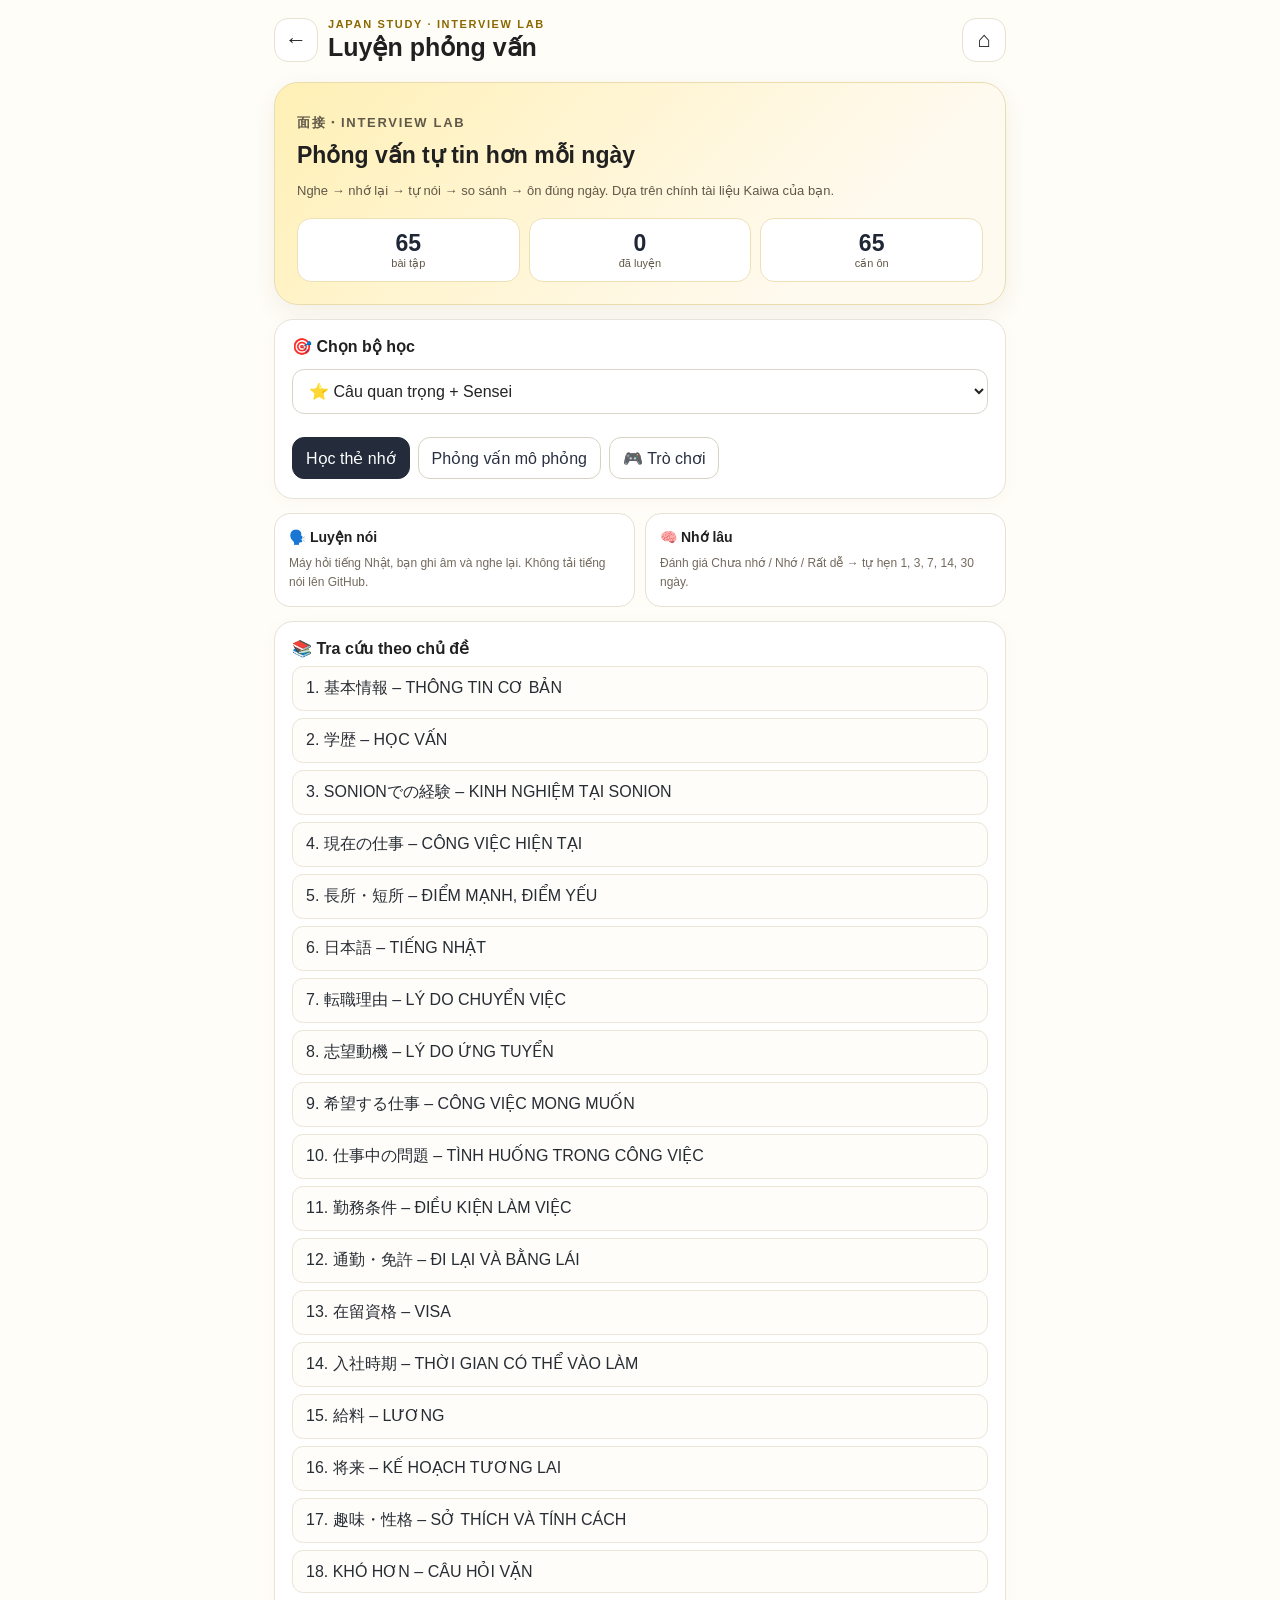
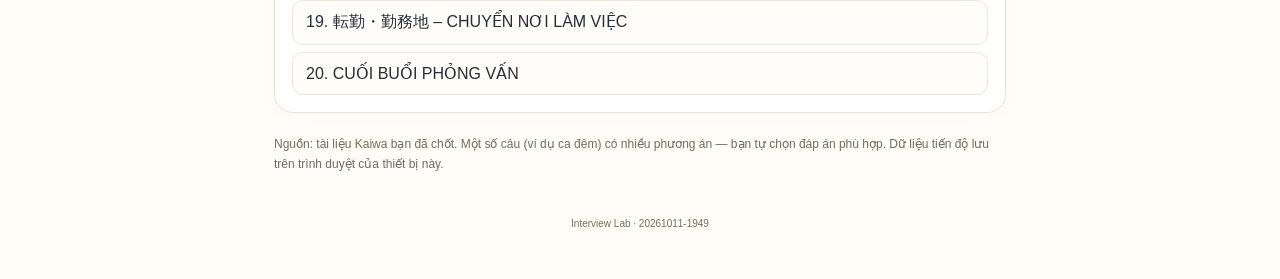
==== interview.html @ ac4cb11f "fix(interview): standalone learning page to bypass stale single-page app cache" ====
<!doctype html>
<html lang="vi">
<head>
  <meta charset="utf-8">
  <meta name="viewport" content="width=device-width,initial-scale=1,viewport-fit=cover">
  <meta name="color-scheme" content="light">
  <meta name="theme-color" content="#f4c63d">
  <title>Luyện phỏng vấn · Japan Study</title>
  <link rel="stylesheet" href="./styles.css?v=20261011-1949">
  <link rel="stylesheet" href="./interview-trainer.css?v=20261011-1949">
  <style>
    .interview-standalone .iv-root { padding-top: 8px }
    .interview-standalone .topbar { grid-template-columns:44px 1fr 44px }
    .interview-standalone .topbar .icon-btn { display:inline-flex;align-items:center;justify-content:center;text-decoration:none;font-size:22px }
    .interview-standalone .back-link { text-decoration:none;color:#202020 }
    .interview-standalone .app-shell { padding-bottom:30px }
    .interview-standalone .version-tag {font-size:10px;color:#766e5e;text-align:center;margin:20px 0}
  </style>
</head>
<body class="interview-standalone">
  <div class="app-shell">
    <header class="topbar">
      <a class="icon-btn back-link" href="./index.html?v=20261011-1949" aria-label="Quay lại Japan Study">←</a>
      <div class="brand"><p class="eyebrow">JAPAN STUDY · INTERVIEW LAB</p><h1 id="pageTitle">Luyện phỏng vấn</h1></div>
      <a class="icon-btn back-link" href="./index.html?v=20261011-1949" title="Trang chính" aria-label="Trang chính">⌂</a>
    </header>
    <main id="appMain" aria-live="polite"><div class="notice"><div>📚</div><div><strong>Đang mở bộ câu hỏi Kaiwa…</strong><p>Nếu màn hình không thay đổi, hãy tải lại trang một lần.</p></div></div></main>
    <div class="version-tag">Interview Lab · 20261011-1949</div>
  </div>
  <script src="./interview-bank.js?v=20261011-1949"></script>
  <script src="./interview-trainer.js?v=20261011-1949"></script>
  <script>
    if (typeof window.renderInterviewTrainer === 'function') {
      window.renderInterviewTrainer();
    } else {
      document.querySelector('#appMain').innerHTML =
        '<section class="notice"><div>⚠️</div><div><strong>Không tải được bài luyện.</strong><p>Hãy thử tải lại trang hoặc mở trong Chrome. Nếu vẫn lỗi, gửi ảnh màn hình cho ChatGPT.</p></div></section>';
    }
  </script>
</body>
</html>
---- styles.css ----
:root{
  color-scheme:only light;
  --paper:#fffdf7;
  --card:#ffffff;
  --ink:#202020;
  --muted:#6b665c;
  --line:#e9e2d3;
  --yellow:#f4c63d;
  --yellow-soft:#fff3b8;
  --yellow-pale:#fff8dc;
  --green:#2e9b71;
  --red:#d95850;
  --blue:#4776d0;
  --purple:#7763c4;
  --shadow:0 8px 24px rgba(67,52,12,.07);
}
*{box-sizing:border-box}
html,body{margin:0;background:var(--paper)!important;color:var(--ink)!important;font-family:Inter,ui-sans-serif,-apple-system,BlinkMacSystemFont,"Segoe UI","Noto Sans JP",Meiryo,sans-serif}
button,input,select,textarea{font:inherit}
button{cursor:pointer}
.app-shell{max-width:760px;margin:0 auto;min-height:100vh;padding:0 14px 92px;background:var(--paper)!important;color:var(--ink)!important}
.topbar{display:grid;grid-template-columns:44px 1fr 44px;gap:10px;align-items:center;padding:18px 0 12px}
.brand{min-width:0}
.eyebrow,.section-kicker{margin:0;color:#8b6900!important;font-size:11px;font-weight:900;letter-spacing:.15em}
h1{font-size:25px;line-height:1.15;margin:3px 0 0;color:var(--ink)!important}
h2,h3,p{color:inherit}
.icon-btn{width:44px;height:44px;border:1px solid var(--line);border-radius:14px;background:#fff!important;color:#202020!important;font-weight:900}
.hidden{visibility:hidden}
.hero{background:#ffe78a!important;color:#241f0a!important;border:1px solid #e8c84b;border-radius:26px;padding:18px;box-shadow:var(--shadow)}
.hero-grid{display:grid;grid-template-columns:1fr auto;gap:14px;align-items:start}
.hero strong{font-size:20px;line-height:1.3}
.hero p{margin:7px 0 0;color:#67581f!important;font-size:14px;line-height:1.55}
.hero-stat{background:#fffdf7!important;color:#202020!important;border:1px solid #ead36f;border-radius:18px;padding:11px 12px;text-align:center;min-width:82px}
.hero-stat b{display:block;font-size:24px}
.hero-stat span{font-size:11px;color:#6b665c!important}
.section-head{display:flex;justify-content:space-between;align-items:end;gap:12px;margin:24px 1px 11px;color:#202020!important}
.section-head h2{margin:3px 0 0;font-size:20px}
.text-btn{border:0;background:transparent;color:#7d5e00!important;font-weight:900;padding:7px}
.module-grid{display:grid;grid-template-columns:1fr 1fr;gap:11px}
.module-card{border:1px solid var(--line);background:#fff!important;color:#202020!important;border-radius:21px;padding:16px;text-align:left;min-height:138px;box-shadow:var(--shadow);display:flex;flex-direction:column;justify-content:space-between}
.module-card.wide{grid-column:1/-1;min-height:128px;background:#fff8dc!important}
.module-icon{width:44px;height:44px;border-radius:14px;background:#fff2b6!important;color:#1f1f1f!important;display:flex;align-items:center;justify-content:center;font-size:21px}
.module-card h3{margin:13px 0 4px;font-size:16px;color:#202020!important}
.module-card p{margin:0;color:#6b665c!important;font-size:12px;line-height:1.45}
.module-meta{display:flex;justify-content:space-between;align-items:center;margin-top:12px;color:#716b61!important;font-size:11px}
.chev{font-size:20px;color:#7e6400!important}
.notice{display:flex;gap:10px;background:#fff8dc!important;color:#202020!important;border:1px solid #ead47c;border-radius:18px;padding:13px;margin-top:14px}
.notice p{margin:2px 0 0;color:#6b5b28!important;font-size:12px;line-height:1.5}
.timeline{display:grid;gap:10px}
.day-card{background:#fff!important;color:#202020!important;border:1px solid var(--line);border-radius:20px;padding:15px}
.day-head{display:flex;justify-content:space-between;align-items:center;gap:10px;margin-bottom:11px}
.day-title{font-weight:900}
.date-pill{background:#fff2b8!important;color:#684f00!important;border-radius:999px;padding:5px 9px;font-size:11px;font-weight:900}
.schedule-item{display:grid;grid-template-columns:62px 1fr;gap:12px;padding:10px 0;border-top:1px solid #f0ece3}
.schedule-item:first-of-type{border-top:0}
.schedule-time{font-weight:900;font-size:13px;color:#202020!important}
.schedule-body strong{display:block;font-size:14px;color:#202020!important}
.schedule-body p{margin:3px 0 0;font-size:12px;color:#6b665c!important;line-height:1.45}
.type-chip{display:inline-flex;margin-top:6px;border-radius:999px;padding:4px 8px;font-size:10px;font-weight:900}
.type-class{background:#e8efff!important;color:#315aa8!important}
.type-study{background:#fff0b6!important;color:#6d5200!important}
.type-review{background:#ddf3e8!important;color:#23664a!important}
.level-tabs{display:flex;gap:8px;background:#f4f1e8!important;padding:5px;border-radius:15px;margin-bottom:15px}
.level-tab{flex:1;border:0;border-radius:11px;padding:10px;background:transparent!important;color:#6b665c!important;font-weight:900}
.level-tab.active{background:#202020!important;color:#fff!important}
.category-list{display:grid;gap:10px}
.category-card{background:#fff!important;color:#202020!important;border:1px solid var(--line);border-radius:19px;padding:15px;display:grid;grid-template-columns:46px 1fr auto;gap:12px;align-items:center}
.category-icon{width:46px;height:46px;border-radius:14px;background:#fff3bd!important;color:#202020!important;display:flex;align-items:center;justify-content:center;font-weight:900}
.category-card strong{color:#202020!important}
.category-card p{margin:3px 0 0;font-size:12px;color:#6b665c!important}
.progress-bar{height:8px;background:#f0ede5!important;border-radius:999px;overflow:hidden;margin-top:8px}
.progress-bar span{display:block;height:100%;background:#f4c63d!important;border-radius:999px}
.lesson-list{display:grid;gap:10px}
.lesson-card{background:#fff!important;color:#202020!important;border:1px solid var(--line);border-radius:20px;padding:15px}
.lesson-card h3{margin:0;font-size:16px;color:#202020!important}
.lesson-card p{margin:4px 0 0;color:#6b665c!important;font-size:12px}
.lesson-tags{display:flex;flex-wrap:wrap;gap:6px;margin-top:11px}
.lesson-tag{background:#f3f0e8!important;color:#504c44!important;border-radius:999px;padding:5px 8px;font-size:10px;font-weight:800}
.detail-block{background:#fff!important;color:#202020!important;border:1px solid var(--line);border-radius:19px;padding:15px;margin-bottom:11px}
.detail-block h3{margin:0 0 8px;font-size:15px}
.detail-block p,.detail-block li{font-size:13px;color:#5f5a52!important;line-height:1.55}
.quick-list{margin:0;padding-left:18px}
.bottom-nav{position:fixed;left:50%;transform:translateX(-50%);bottom:0;width:min(760px,100%);display:grid;grid-template-columns:repeat(4,1fr);background:rgba(255,253,247,.98)!important;border-top:1px solid var(--line);padding:8px 12px calc(8px + env(safe-area-inset-bottom));z-index:20}
.nav-btn{border:0;background:transparent!important;color:#777166!important;padding:7px 4px;border-radius:12px;display:flex;flex-direction:column;align-items:center;gap:2px}
.nav-btn span{font-size:20px}
.nav-btn small{font-size:10px}
.nav-btn.active{background:#fff1b6!important;color:#5e4900!important}
dialog{border:0;border-radius:24px;padding:0;width:min(540px,calc(100% - 28px));box-shadow:0 24px 80px rgba(0,0,0,.22)}
dialog::backdrop{background:rgba(30,27,18,.4)}
.dialog-card{padding:18px;background:#fffdf8!important;color:#202020!important}
.dialog-head{display:flex;justify-content:space-between;align-items:flex-start;margin-bottom:12px}
.setting-row{display:flex;justify-content:space-between;gap:16px;padding:14px 0;border-top:1px solid var(--line);color:#202020!important}
.setting-row strong{color:#202020!important}
.setting-row p{margin:4px 0 0;font-size:12px;color:#6b665c!important;line-height:1.45}
.status-chip{align-self:flex-start;white-space:nowrap;border-radius:999px;padding:5px 8px;font-size:10px;font-weight:900}
.status-chip.pending{background:#fff0b6!important;color:#6b5200!important}
.empty{background:#fff!important;color:#202020!important;border:1px dashed #ddd4bd;border-radius:20px;padding:22px;text-align:center}
.empty p{color:#6b665c!important;font-size:13px}
@media(max-width:560px){
  .module-grid{grid-template-columns:1fr}
  .module-card.wide{grid-column:auto}
  .hero-grid{grid-template-columns:1fr}
  .hero-stat{display:flex;gap:8px;align-items:baseline;justify-content:flex-start}
}

.type-busy{background:#f0eee8!important;color:#5f5a52!important}
.free-hint{margin-top:11px;padding-top:10px;border-top:1px dashed #e6dfcf;color:#6b665c!important;font-size:11px;line-height:1.45}
.free-hint strong{color:#202020!important}
.sync-line{margin:0 2px 12px;color:#6b665c!important;font-size:12px}
.sync-line strong{color:#202020!important}

.status-chip.synced{background:#ddf3e8!important;color:#23664a!important}
.day-note{margin-top:11px;padding:10px 11px;border-radius:12px;background:#fff8dc!important;color:#645625!important;font-size:12px;line-height:1.5}
.day-note strong{color:#202020!important}
.day-conflict{border-color:#e9aaa4!important}
.conflict-banner{margin-bottom:10px;padding:9px 10px;border-radius:11px;background:#ffe2df!important;color:#8d332e!important;font-size:12px;font-weight:800}
---- interview-trainer.css ----
/* Interview Lab — isolated styles, safe for existing modules */
.iv-root{display:grid;gap:14px;padding-bottom:24px}
.iv-root button,.iv-root select{font:inherit}
.iv-hero{padding:22px;border-radius:24px;background:linear-gradient(135deg,#fff0b5,#fffaf0 78%);border:1px solid #e9dcae;box-shadow:var(--shadow)}
.iv-kicker{margin:0 0 7px;font-size:11px;font-weight:900;letter-spacing:.13em;color:#86630d}
.iv-title{margin:0 0 9px;font-size:23px;line-height:1.3}
.iv-hero p{font-size:13px;line-height:1.7;color:#605848;margin:7px 0}
.iv-stats{display:grid;grid-template-columns:repeat(3,minmax(0,1fr));gap:9px;margin-top:16px}
.iv-stats span{background:#fff;border:1px solid #eee0b5;border-radius:14px;text-align:center;padding:11px 3px;font-size:11px;color:#605848}
.iv-stats b{display:block;font-size:23px;color:#1f2736}
.iv-panel{background:#fff;border:1px solid #e7e3d9;border-radius:19px;padding:17px;box-shadow:0 3px 16px #4c472a09;min-width:0}
.iv-panel h3{font-size:16px;margin:0 0 8px}
.iv-panel p{line-height:1.65}
.iv-panel select{width:100%;border-radius:12px;padding:12px;border:1px solid #d9d5c9;background:#fff;color:#232323;margin:5px 0 13px}
.iv-actions{display:flex;gap:8px;flex-wrap:wrap;margin:10px 0 2px}
.iv-btn{padding:10px 13px;min-height:42px;border-radius:12px;background:#fff;border:1px solid #d7d2c4;font-size:13px;font-weight:750;text-align:center;color:#283042;white-space:normal;line-height:1.4}
.iv-btn.primary{background:#242c3b;border-color:#242c3b;color:white}
.iv-btn.soft{background:#fff5d9;border-color:#f2d46b;color:#6d5100}
.iv-btn.selected{background:#fff1ba;border-color:#dda400}
.iv-btn.danger{background:#fff0ec;border-color:#cc4b46;color:#992e29}
.iv-grid{display:grid;grid-template-columns:1fr 1fr;gap:10px}
.iv-mini{background:#fff;border-radius:16px;border:1px solid #e8e1d4;padding:14px}
.iv-mini strong{font-size:14px}
.iv-mini p,.iv-fine{font-size:12px;color:#736a5e;line-height:1.6;margin:8px 0 0}
.iv-topic-list{display:grid;gap:7px}
.iv-topic{text-align:left;padding:11px 13px;border-radius:11px;border:1px solid #ece5d8;background:#fffdfa;color:#272d34;font-size:12px;font-weight:700}
.iv-top{display:flex;justify-content:space-between;align-items:center;font-size:12px;color:#766c5c}
.iv-top .iv-btn{min-height:35px;padding:6px 10px}
.iv-progress{background:#eeeae0;border-radius:20px;height:7px;overflow:hidden}
.iv-progress>div{height:100%;background:#e1b423}
.iv-question{background:#fff8e7}
.iv-question h2{font-size:23px;line-height:1.55;margin:6px 0}
.iv-muted{font-size:12px;color:#716c63}
.iv-japanese{font-size:19px;line-height:1.9;font-weight:700;color:#263044;overflow-wrap:anywhere;white-space:pre-wrap}
.iv-answer{margin-top:13px;padding:15px;border-left:4px solid #d6b64d;border-radius:8px;background:#fcfaf3}
.iv-reading{font-size:15px;line-height:1.8;color:#4c647b;overflow-wrap:anywhere}
.iv-vietnamese{font-size:13px;color:#625d55;line-height:1.75}
.iv-label{display:block;margin-top:12px;color:#5a5a5a;font-size:12px;font-weight:700}
.iv-opt{display:flex;flex-wrap:wrap;gap:6px;margin-top:8px}
.iv-opt .iv-btn{font-size:11px;min-height:35px}
.iv-extra{border-top:1px solid #ece6d8;margin-top:12px;padding-top:8px;font-size:12px}
.iv-extra summary{cursor:pointer;font-weight:750;color:#67552d}
.iv-assess{display:flex;gap:8px;flex-wrap:wrap;margin-top:15px}
.iv-assess .iv-btn{flex:1 1 80px}
.iv-nav{justify-content:space-between}
.iv-audio{display:block;width:100%;margin-top:11px}
.iv-game-options{display:grid;gap:10px}
.iv-option{width:100%;text-align:left;min-height:64px;line-height:1.65;background:#fff;border-radius:14px}
.iv-option.right{background:#dcf5e8;border-color:#1c9567}
.iv-option.wrong{background:#ffebeb;border-color:#d46a63}
.iv-root button:focus-visible,.iv-root select:focus-visible{outline:3px solid #dfa900;outline-offset:2px}
@media(max-width:420px){.iv-grid{grid-template-columns:1fr}.iv-hero{padding:17px}.iv-panel{padding:14px}.iv-question h2{font-size:20px}.iv-japanese{font-size:17px}}
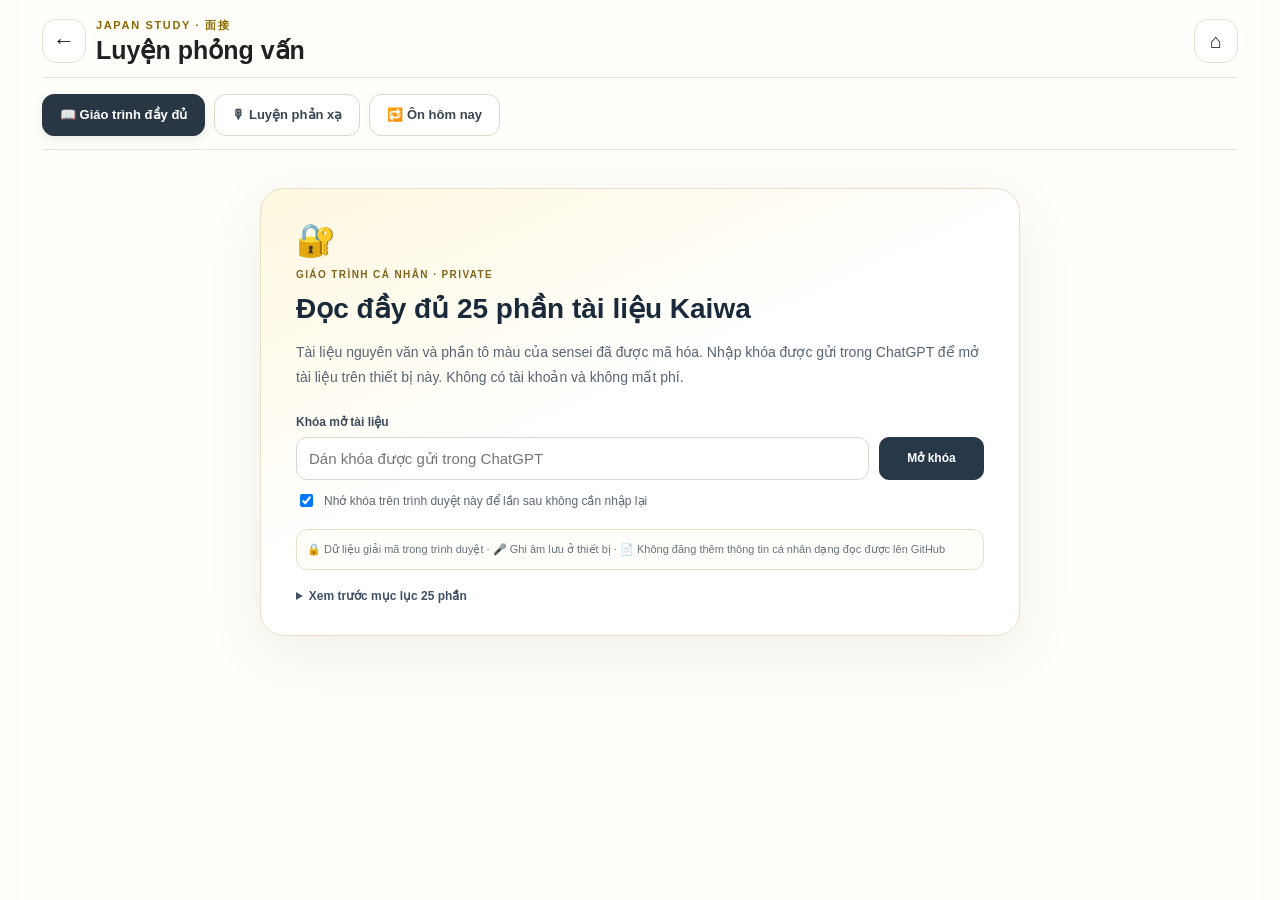
==== commit 94a714b4: "feat: make complete 25-chapter book the default interview learning experience" ====
--- a/interview.html
+++ b/interview.html
@@ -1,41 +1,33 @@
 <!doctype html>
 <html lang="vi">
 <head>
-  <meta charset="utf-8">
-  <meta name="viewport" content="width=device-width,initial-scale=1,viewport-fit=cover">
-  <meta name="color-scheme" content="light">
-  <meta name="theme-color" content="#f4c63d">
-  <title>Luyện phỏng vấn · Japan Study</title>
-  <link rel="stylesheet" href="./styles.css?v=20261011-1949">
-  <link rel="stylesheet" href="./interview-trainer.css?v=20261011-1949">
-  <style>
-    .interview-standalone .iv-root { padding-top: 8px }
-    .interview-standalone .topbar { grid-template-columns:44px 1fr 44px }
-    .interview-standalone .topbar .icon-btn { display:inline-flex;align-items:center;justify-content:center;text-decoration:none;font-size:22px }
-    .interview-standalone .back-link { text-decoration:none;color:#202020 }
-    .interview-standalone .app-shell { padding-bottom:30px }
-    .interview-standalone .version-tag {font-size:10px;color:#766e5e;text-align:center;margin:20px 0}
-  </style>
+<meta charset="utf-8">
+<meta name="viewport" content="width=device-width,initial-scale=1,viewport-fit=cover">
+<meta name="theme-color" content="#f4c63d">
+<meta name="color-scheme" content="light">
+<title>Giáo trình Kaiwa phỏng vấn · Japan Study</title>
+<link rel="stylesheet" href="./styles.css?v=20261011-book3">
+<link rel="stylesheet" href="./interview-trainer.css?v=20261011-book3">
+<link rel="stylesheet" href="./interview-book.css?v=20261011-book3">
 </head>
-<body class="interview-standalone">
-  <div class="app-shell">
-    <header class="topbar">
-      <a class="icon-btn back-link" href="./index.html?v=20261011-1949" aria-label="Quay lại Japan Study">←</a>
-      <div class="brand"><p class="eyebrow">JAPAN STUDY · INTERVIEW LAB</p><h1 id="pageTitle">Luyện phỏng vấn</h1></div>
-      <a class="icon-btn back-link" href="./index.html?v=20261011-1949" title="Trang chính" aria-label="Trang chính">⌂</a>
-    </header>
-    <main id="appMain" aria-live="polite"><div class="notice"><div>📚</div><div><strong>Đang mở bộ câu hỏi Kaiwa…</strong><p>Nếu màn hình không thay đổi, hãy tải lại trang một lần.</p></div></div></main>
-    <div class="version-tag">Interview Lab · 20261011-1949</div>
-  </div>
-  <script src="./interview-bank.js?v=20261011-1949"></script>
-  <script src="./interview-trainer.js?v=20261011-1949"></script>
-  <script>
-    if (typeof window.renderInterviewTrainer === 'function') {
-      window.renderInterviewTrainer();
-    } else {
-      document.querySelector('#appMain').innerHTML =
-        '<section class="notice"><div>⚠️</div><div><strong>Không tải được bài luyện.</strong><p>Hãy thử tải lại trang hoặc mở trong Chrome. Nếu vẫn lỗi, gửi ảnh màn hình cho ChatGPT.</p></div></section>';
-    }
-  </script>
-</body>
-</html>+<body>
+<div class="app-shell ib-shell">
+ <header class="topbar">
+  <a class="icon-btn" href="./index.html?v=20261011-book3" style="display:flex;align-items:center;justify-content:center;text-decoration:none;color:#243748;font-size:22px" aria-label="Về trang chủ">←</a>
+  <div class="brand"><p class="eyebrow">JAPAN STUDY · 面接</p><h1 id="pageTitle">Luyện phỏng vấn</h1></div>
+  <a class="icon-btn" href="./index.html?v=20261011-book3" style="display:flex;align-items:center;justify-content:center;text-decoration:none;color:#243748;font-size:20px" aria-label="Trang chủ">⌂</a>
+ </header>
+ <nav class="ib-global-tabs" aria-label="Chế độ học">
+  <button type="button" data-ib-tab="book" class="active">📖 Giáo trình đầy đủ</button>
+  <button type="button" data-ib-tab="practice">🎙 Luyện phản xạ</button>
+  <button type="button" data-ib-tab="review">🔁 Ôn hôm nay</button>
+ </nav>
+ <main id="appMain" aria-live="polite">
+  <div class="notice">Đang tải giáo trình Kaiwa…</div>
+ </main>
+</div>
+<script src="./interview-nacl.min.js?v=20261011-book3"></script>
+<script src="./interview-private-vault.js?v=20261011-book3"></script>
+<script src="./interview-trainer.js?v=20261011-book3"></script>
+<script src="./interview-book.js?v=20261011-book3"></script>
+</body></html>
--- a/interview-book.css
+++ b/interview-book.css
@@ -0,0 +1,127 @@
+
+/* Kaiwa Full Book — responsive, scoped to interview.html */
+:root {--ib-paper:#fffefa;--ib-border:#e7e3d9;--ib-dark:#1b2a3b;--ib-accent:#eabf40;--ib-muted:#687381;--ib-teal:#0d7785}
+.ib-shell{max-width:1240px!important;padding:0 22px 50px!important;background:#fffefa!important}
+.ib-shell .topbar{border-bottom:1px solid var(--ib-border);margin-bottom:16px}
+.ib-global-tabs{display:flex;align-items:center;gap:9px;flex-wrap:wrap;border-bottom:1px solid var(--ib-border);padding-bottom:13px;margin-bottom:18px}
+.ib-global-tabs button{border:1px solid #ded7c7;background:#fff;border-radius:12px;padding:10px 17px;min-height:42px;font-size:13px;color:#3a4752;font-weight:800}
+.ib-global-tabs button.active{background:#293644;color:#fff;border-color:#293644;box-shadow:0 4px 12px #24334918}
+.ib-shell .iv-root{max-width:950px;margin:0 auto}
+.ib-app{color:var(--ib-dark)}
+.ib-eyebrow{color:#80631f!important;font-size:10px!important;letter-spacing:.14em;font-weight:900;margin:0 0 8px}
+.ib-control{display:inline-flex;gap:5px;align-items:center;justify-content:center;background:#fff;border:1px solid #dedbd3;color:#344050;border-radius:10px;min-height:37px;padding:7px 11px;font-size:12px;font-weight:750;line-height:1.4;cursor:pointer;vertical-align:middle;white-space:normal}
+.ib-control:hover{background:#fff7df}
+.ib-control.primary{background:#273848;color:#fff;border-color:#273848}
+.ib-control.primary:hover{background:#395366}
+.ib-control.selected{background:#fff1b6;border-color:#d5a51f;color:#533f13}
+.ib-control.danger{background:#ffe3df;border-color:#bb5550;color:#86251f}
+.ib-control:focus-visible,.ib-lock input:focus-visible,.ib-search input:focus-visible,.ib-rate-select select:focus-visible{outline:3px solid #e4ba3e;outline-offset:2px}
+.ib-lock{border:1px solid #e6dfc9;border-radius:24px;background:linear-gradient(155deg,#fff8df,#fff 48%);max-width:760px;margin:38px auto;padding:32px 35px;box-shadow:0 18px 60px #32301c13}
+.ib-lock-icon{font-size:32px;margin-bottom:7px}
+.ib-lock h2{font-size:28px;line-height:1.25;margin:3px 0 12px;color:var(--ib-dark)}
+.ib-lock p{color:#576473;line-height:1.75;font-size:14px}
+.ib-field{font-size:12px;font-weight:900;display:block;margin:26px 0 8px;color:#3d4b5a}
+.ib-unlock-form{display:flex;gap:10px}
+.ib-unlock-form input{flex:1;min-width:0;border:1px solid #d9d8d0;border-radius:11px;font-size:15px;padding:12px}
+.ib-unlock-form .ib-control{min-width:105px}
+.ib-check{display:flex;align-items:start;gap:8px;font-size:12px;color:#5d6772;margin:12px 0 0;line-height:1.5}
+.ib-check input{margin-top:2px}
+.ib-lock-notes{font-size:11px;color:#67737e;margin:19px 0;line-height:1.7;border:1px solid #e7e1cb;background:#fffefa;border-radius:11px;padding:10px}
+.ib-error{background:#fff0f0;color:#922c2c!important;padding:10px;border-radius:10px;font-weight:750}
+.ib-outline{margin-top:15px}
+.ib-outline summary{font-size:12px;font-weight:800;cursor:pointer;color:#405165}
+.ib-outline>div{font-size:12px;padding:9px 0;border-bottom:1px solid #eee8dc;color:#465463}
+.ib-topline{display:flex;justify-content:space-between;align-items:flex-start;gap:20px;padding:12px 3px 17px}
+.ib-topline h2{font-size:23px;margin:0 0 8px;line-height:1.3}
+.ib-topline p{font-size:13px;line-height:1.6;margin:0;color:#737781}
+.ib-summary{background:#fff6d7;border:1px solid #efdb9c;border-radius:14px;padding:13px 17px;text-align:center;min-width:102px}
+.ib-summary b{display:block;font-size:23px;color:#343332}
+.ib-summary small{font-size:10px;color:#736c57}
+.ib-daily{background:#f9f4e9;border:1px solid #e9dfc8;border-radius:16px;padding:11px 15px;display:flex;align-items:center;gap:10px;flex-wrap:wrap;font-size:12px;margin-bottom:18px}
+.ib-daily strong{font-size:13px;color:#2d3b4e}
+.ib-daily span{flex:1;min-width:200px;color:#5d6774}
+.ib-daily .ib-control{min-height:33px}
+.ib-layout{display:grid;grid-template-columns:284px minmax(0,1fr);gap:21px;align-items:start}
+.ib-sidebar{position:sticky;top:8px;background:#fff;border:1px solid var(--ib-border);border-radius:18px;padding:13px;max-height:calc(100vh - 24px);overflow-y:auto;scrollbar-width:thin}
+.ib-side-title{display:flex;flex-direction:column;gap:4px;margin:3px 5px 14px}
+.ib-side-title strong{font-size:12px;letter-spacing:.03em}
+.ib-side-title small{font-size:11px;color:#718091}
+.ib-search{display:flex;align-items:center;gap:8px;border:1px solid #dfdbd0;border-radius:10px;padding:0 10px;margin-bottom:12px;color:#798392}
+.ib-search input{border:0!important;outline:0!important;min-width:0;width:100%;font-size:12px;padding:11px 0;background:transparent;color:#2b3540}
+.ib-toc-list{display:grid;gap:5px}
+.ib-chapter-link{width:100%;text-align:left;display:grid;grid-template-columns:26px minmax(0,1fr) 25px;gap:8px;align-items:center;border:1px solid transparent;background:#fff;border-radius:10px;padding:9px 7px;color:#44505e;font-size:11px;line-height:1.45}
+.ib-chapter-link:hover{background:#f8f7f2}
+.ib-chapter-link.active{background:#fff3c7;color:#39301b;border-color:#ebd17b;font-weight:800}
+.ib-chapter-link[hidden]{display:none!important}
+.ib-numeric{font-size:10px;font-weight:900;color:#8a795c}
+.ib-toc-count{font-size:9px;color:#a39b8b;text-align:right}
+.ib-main{min-width:0}
+.ib-chapter-head{background:linear-gradient(120deg,#fff6d9,#fffcf2);border:1px solid #e9dcae;border-radius:20px;padding:21px 23px 17px;margin-bottom:13px}
+.ib-chapter-head h2{font-size:21px;margin:0 0 8px;color:#233446;line-height:1.45}
+.ib-chapter-head p{font-size:12px;line-height:1.6;color:#756d5c;margin:0 0 13px}
+.ib-chapter-meta{display:flex;gap:8px;flex-wrap:wrap}
+.ib-chapter-meta span{display:inline-flex;align-items:center;font-size:10px;border:1px solid #e5d59b;border-radius:99px;background:#fffdf7;padding:5px 10px;color:#736244;font-weight:700}
+.ib-toolbar,.ib-practice-shortcuts{display:flex;flex-wrap:wrap;align-items:center;gap:7px;background:#fff;border:1px solid var(--ib-border);border-radius:13px;padding:10px;margin:9px 0}
+.ib-practice-shortcuts{border:0;background:transparent;padding:0;margin:10px 0}
+.ib-rate-select{display:flex;align-items:center;gap:5px;font-size:11px;color:#68717b}
+.ib-rate-select select{background:#fff;border:1px solid #d9d6cb;border-radius:8px;padding:7px 8px}
+.ib-lesson{border:1px solid var(--ib-border);border-radius:18px;background:#fff;padding:15px 22px 24px;box-shadow:0 6px 25px #44422309}
+.ib-paragraph{position:relative;margin:7px 0;line-height:1.85;overflow-wrap:anywhere}
+.ib-paragraph .ib-copy{margin:0!important;white-space:pre-wrap;overflow-wrap:anywhere}
+.ib-paragraph.heading{margin:22px 0 12px;padding-bottom:6px;border-bottom:1px solid #eee8da}
+.ib-paragraph.heading:first-child{margin-top:5px}
+.ib-paragraph h3{font-size:17px;color:#203c50;font-weight:900;line-height:1.5}
+.ib-paragraph h4{font-size:14px;color:#0e7985;font-weight:800;line-height:1.5}
+.ib-paragraph.kind-answer{font-size:15.5px;line-height:1.85;color:#273c53;padding:4px 5px 4px 27px}
+.ib-paragraph.kind-question{font-size:16px;line-height:1.65;color:#1b4b5f;background:#f8fbfc;border-left:3px solid #3c92a4;border-radius:3px;padding:9px 8px 9px 30px;margin-top:15px;font-weight:800}
+.ib-paragraph.kind-kana{font-size:12px;color:#6a7282;padding-left:27px;line-height:1.7}
+.ib-paragraph.kind-meaning{font-size:13px;color:#586977}
+.ib-paragraph.kind-note{font-size:13px;color:#525b66}
+.ib-mini-speak{position:absolute;top:5px;left:0;background:#f6f6f2;border:1px solid #eee9db;border-radius:9px;min-width:25px;height:27px;padding:1px 3px;cursor:pointer;font-size:13px}
+.ib-paragraph.kind-question .ib-mini-speak{top:12px;left:4px}
+.ib-source-highlight{border-radius:2px;box-decoration-break:clone;padding:0 1px}
+.ib-copy.is-blurred{filter:blur(6px);user-select:none;pointer-events:none}
+.ib-kana-hidden{font-size:10px;color:#a1a4a8;padding:2px 25px;font-style:italic}
+.ib-rate-bar{display:flex;align-items:center;gap:6px;flex-wrap:wrap;padding:9px 12px;margin:14px 0 19px;background:#f9faf8;border:1px dashed #d7dddb;border-radius:11px}
+.ib-rate-bar .ib-control{font-size:10px;min-height:31px;padding:5px 7px}
+.ib-status{font-size:10px;font-weight:800;color:#5e7781;margin-right:auto}
+.ib-status.is-due{color:#a65a1a}
+.ib-record-panel{background:#f8faf9;border:1px solid #dce7e4;border-radius:14px;padding:12px 14px;margin:10px 0}
+.ib-record-summary strong{font-size:12px}
+.ib-record-summary p{font-size:11px;line-height:1.55;color:#66757e;margin:4px 0 9px}
+.ib-record-actions{display:flex;align-items:center;gap:8px;flex-wrap:wrap}
+.ib-record-panel audio{width:100%;display:block;margin-top:9px;max-height:45px}
+.ib-record-meta{font-size:10px;color:#8b959e}
+.ib-muted{font-size:11px;color:#859099;margin-top:8px}
+.ib-chapter-bottom{display:flex;justify-content:space-between;gap:10px;margin-top:16px}
+.ib-source{color:#82868b;font-size:10px;line-height:1.65;margin:15px 0 25px}
+.ib-source .ib-control{font-size:10px;min-height:30px}
+.ib-mobile-toc{display:none}
+.ib-mobile-toc summary{padding:12px;background:#fff;border:1px solid var(--ib-border);border-radius:10px;font-size:12px;font-weight:800;margin-bottom:8px;cursor:pointer}
+.ib-mobile-toc .ib-sidebar{max-height:45vh;position:static;margin-bottom:12px}
+.ib-review{max-width:960px;margin:10px auto}
+.ib-review h2{font-size:24px}
+.ib-review>p{font-size:13px;color:#687381;line-height:1.65}
+.ib-review-grid{display:grid;gap:8px;margin:15px 0}
+.ib-review-item{background:#fff;border:1px solid var(--ib-border);border-radius:12px;padding:12px;display:flex;align-items:center;gap:12px;justify-content:space-between}
+.ib-review-item>div{display:flex;flex-direction:column;gap:5px;min-width:0}
+.ib-review-item strong{font-size:14px;line-height:1.55}
+.ib-review-item small{font-size:11px;color:#747d87}
+.ib-game{border:1px solid #e6d69e;background:linear-gradient(145deg,#fff7e0,#fff);border-radius:17px;padding:16px;margin:13px 0;box-shadow:0 8px 28px #685a2510}
+.ib-game-title{display:flex;align-items:start;justify-content:space-between;gap:9px}
+.ib-game-title h3{margin:2px 0 7px;font-size:18px}
+.ib-game-question{font-size:16px;line-height:1.7;font-weight:800;color:#26455b}
+.ib-picked{min-height:75px;border:1px dashed #cdb879;border-radius:11px;padding:10px;display:flex;align-items:center;flex-wrap:wrap;gap:6px;font-size:12px;color:#8f866e;background:#fffcf6}
+.ib-shuffled{display:flex;gap:7px;flex-wrap:wrap;margin-top:11px}
+.ib-control.piece{background:#fffdf9;border-color:#d4c9b0;font-size:14px;min-height:42px}
+.ib-action-row{display:flex;gap:9px;margin-top:13px}
+.ib-game-result{background:#edf9f1;border:1px solid #bbd7ca;border-radius:12px;margin-top:10px;padding:14px}
+.ib-game-result strong{display:block;font-size:16px;line-height:1.8;margin:6px 0;color:#2c414b}
+.ib-game-result p{font-size:13px;font-weight:800}
+.ib-choices{display:grid;grid-template-columns:repeat(2,1fr);gap:8px;margin:13px 0}
+.ib-choices .ib-control{justify-content:flex-start;min-height:54px;text-align:left}
+#ib-feedback{font-size:11px;color:#235f5b;line-height:1.5;background:#eef9f3;border:1px solid #c8dfd3;border-radius:10px;padding:8px 11px;margin:10px 0}
+#ib-feedback[hidden]{display:none}
+@media(max-width:900px){.ib-layout{grid-template-columns:240px minmax(0,1fr);gap:12px}.ib-sidebar{padding:9px}.ib-lesson{padding:14px}.ib-shell{padding:0 12px 25px!important}}
+@media(max-width:720px){.ib-layout{display:block}.ib-layout>.ib-sidebar{display:none}.ib-mobile-toc{display:block}.ib-topline h2{font-size:19px}.ib-topline{gap:8px}.ib-summary{min-width:80px;padding:8px}.ib-summary b{font-size:17px}.ib-chapter-head{padding:14px 15px}.ib-chapter-head h2{font-size:18px}.ib-lesson{padding:10px 13px}.ib-paragraph.kind-answer{font-size:14px}.ib-paragraph.kind-question{font-size:15px}.ib-paragraph.kind-kana{font-size:12px}.ib-daily span{min-width:100%}.ib-global-tabs{gap:6px}.ib-global-tabs button{padding:9px 11px;font-size:12px}.ib-choices{grid-template-columns:1fr}.ib-lock{padding:22px 16px;margin:10px auto}.ib-lock h2{font-size:22px}}
+@media(max-width:430px){.ib-shell{padding-left:9px!important;padding-right:9px!important}.ib-unlock-form{flex-direction:column}.ib-control{font-size:11px}.ib-toolbar .ib-control{flex:1 0 auto}.ib-rate-bar .ib-status{flex-basis:100%}}
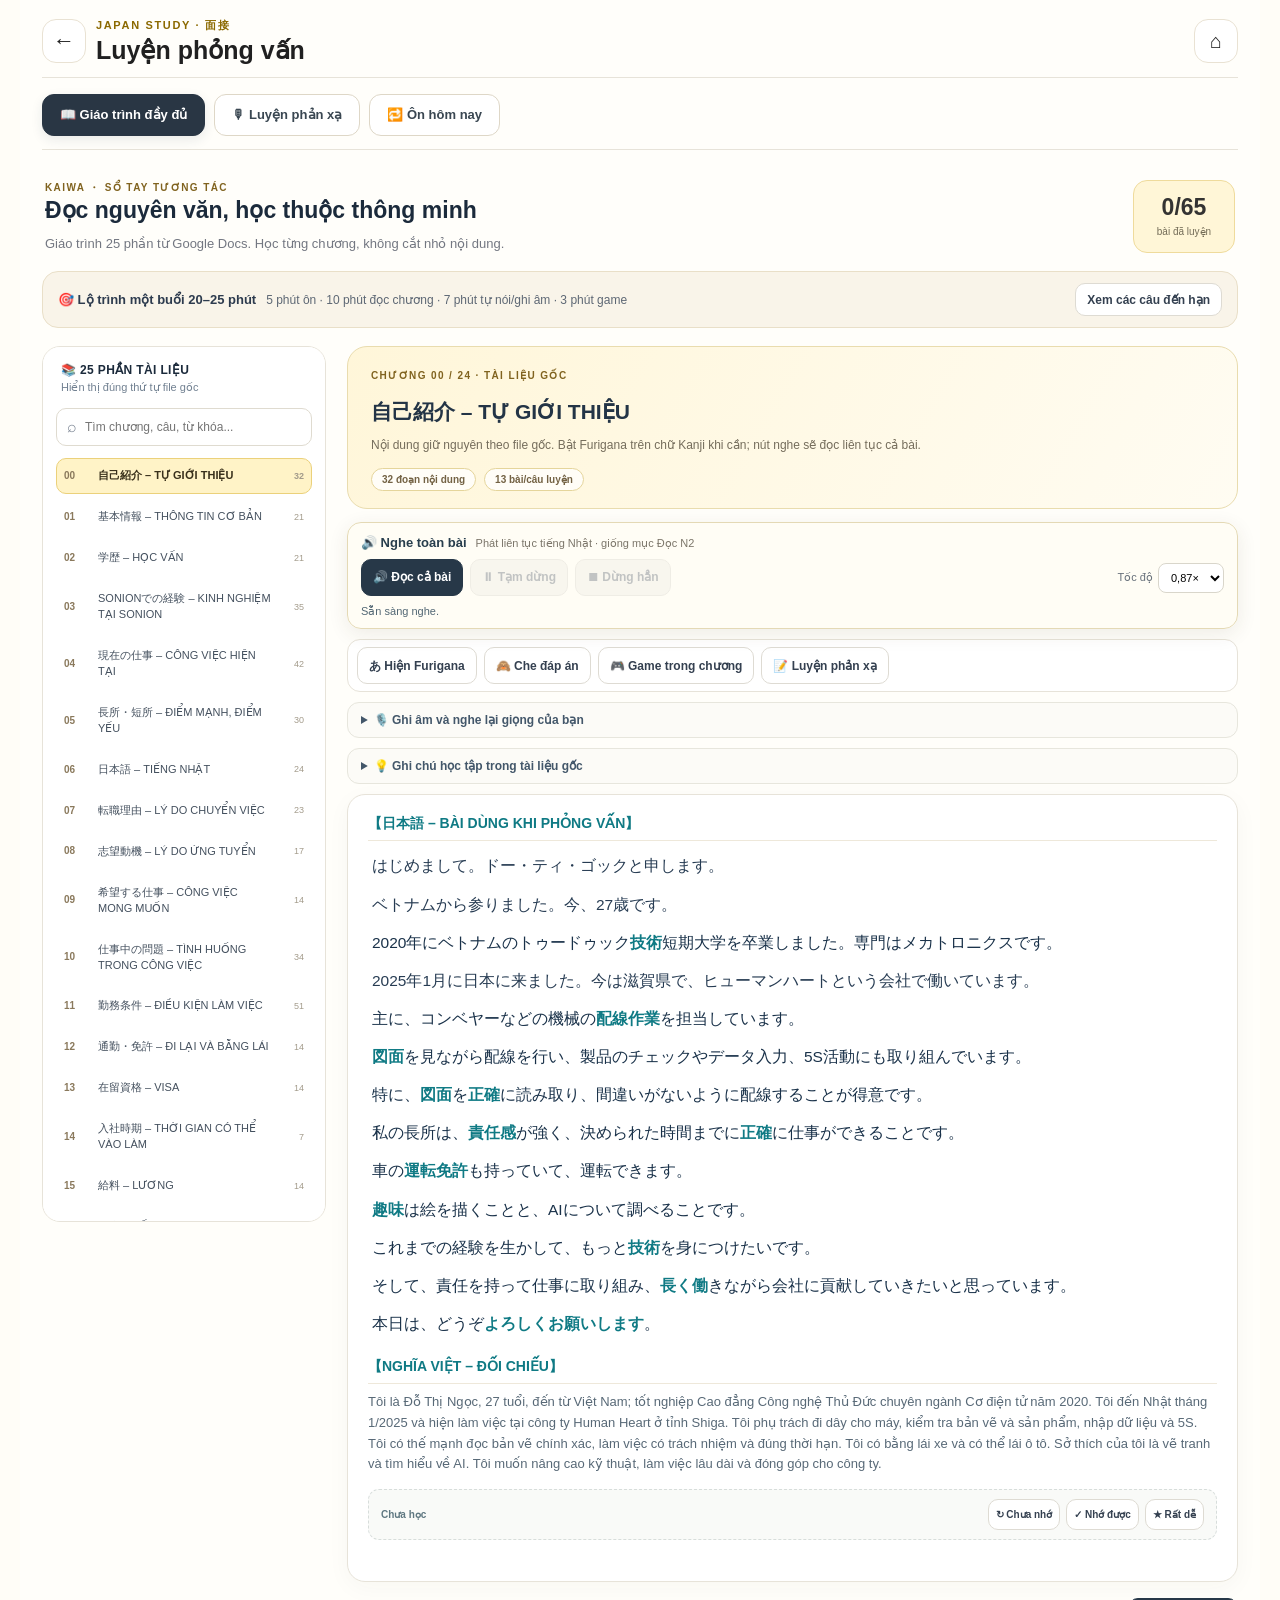
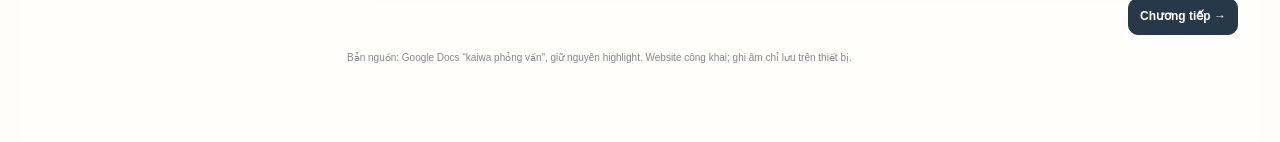
==== commit da22245d: "fix(interview): load public no-password Kaiwa book (v5) on all devices" ====
--- a/interview.html
+++ b/interview.html
@@ -6,16 +6,16 @@
 <meta name="theme-color" content="#f4c63d">
 <meta name="color-scheme" content="light">
 <title>Giáo trình Kaiwa phỏng vấn · Japan Study</title>
-<link rel="stylesheet" href="./styles.css?v=20261011-book3">
-<link rel="stylesheet" href="./interview-trainer.css?v=20261011-book3">
-<link rel="stylesheet" href="./interview-book.css?v=20261011-book3">
+<link rel="stylesheet" href="./styles.css?v=20261012-kaiwa5">
+<link rel="stylesheet" href="./interview-trainer.css?v=20261012-kaiwa5">
+<link rel="stylesheet" href="./interview-book.css?v=20261012-kaiwa5">
 </head>
 <body>
 <div class="app-shell ib-shell">
  <header class="topbar">
-  <a class="icon-btn" href="./index.html?v=20261011-book3" style="display:flex;align-items:center;justify-content:center;text-decoration:none;color:#243748;font-size:22px" aria-label="Về trang chủ">←</a>
+  <a class="icon-btn" href="./index.html?v=20261012-kaiwa5" style="display:flex;align-items:center;justify-content:center;text-decoration:none;color:#243748;font-size:22px" aria-label="Về trang chủ">←</a>
   <div class="brand"><p class="eyebrow">JAPAN STUDY · 面接</p><h1 id="pageTitle">Luyện phỏng vấn</h1></div>
-  <a class="icon-btn" href="./index.html?v=20261011-book3" style="display:flex;align-items:center;justify-content:center;text-decoration:none;color:#243748;font-size:20px" aria-label="Trang chủ">⌂</a>
+  <a class="icon-btn" href="./index.html?v=20261012-kaiwa5" style="display:flex;align-items:center;justify-content:center;text-decoration:none;color:#243748;font-size:20px" aria-label="Trang chủ">⌂</a>
  </header>
  <nav class="ib-global-tabs" aria-label="Chế độ học">
   <button type="button" data-ib-tab="book" class="active">📖 Giáo trình đầy đủ</button>
@@ -26,8 +26,10 @@
   <div class="notice">Đang tải giáo trình Kaiwa…</div>
  </main>
 </div>
-<script src="./interview-nacl.min.js?v=20261011-book3"></script>
-<script src="./interview-private-vault.js?v=20261011-book3"></script>
-<script src="./interview-trainer.js?v=20261011-book3"></script>
-<script src="./interview-book.js?v=20261011-book3"></script>
+<script src="./interview-nacl.min.js?v=20261012-kaiwa5"></script>
+<script src="./interview-private-vault.js?v=20261012-kaiwa5"></script>
+<script src="./interview-trainer.js?v=20261012-kaiwa5"></script>
+<script src="./interview-ruby.js?v=20261012-kaiwa5"></script>
+<script src="./interview-audio.js?v=20261012-kaiwa5"></script>
+<script src="./interview-book.js?v=20261012-kaiwa5"></script>
 </body></html>
--- a/interview-book.css
+++ b/interview-book.css
@@ -125,3 +125,59 @@
 @media(max-width:900px){.ib-layout{grid-template-columns:240px minmax(0,1fr);gap:12px}.ib-sidebar{padding:9px}.ib-lesson{padding:14px}.ib-shell{padding:0 12px 25px!important}}
 @media(max-width:720px){.ib-layout{display:block}.ib-layout>.ib-sidebar{display:none}.ib-mobile-toc{display:block}.ib-topline h2{font-size:19px}.ib-topline{gap:8px}.ib-summary{min-width:80px;padding:8px}.ib-summary b{font-size:17px}.ib-chapter-head{padding:14px 15px}.ib-chapter-head h2{font-size:18px}.ib-lesson{padding:10px 13px}.ib-paragraph.kind-answer{font-size:14px}.ib-paragraph.kind-question{font-size:15px}.ib-paragraph.kind-kana{font-size:12px}.ib-daily span{min-width:100%}.ib-global-tabs{gap:6px}.ib-global-tabs button{padding:9px 11px;font-size:12px}.ib-choices{grid-template-columns:1fr}.ib-lock{padding:22px 16px;margin:10px auto}.ib-lock h2{font-size:22px}}
 @media(max-width:430px){.ib-shell{padding-left:9px!important;padding-right:9px!important}.ib-unlock-form{flex-direction:column}.ib-control{font-size:11px}.ib-toolbar .ib-control{flex:1 0 auto}.ib-rate-bar .ib-status{flex-basis:100%}}
+
+.ib-paired{margin:12px 0;background:#f8fbfd;border:1px solid #dce7ec;border-radius:14px;overflow:hidden}
+.ib-paired summary{padding:13px 16px;cursor:pointer;font-size:12px;font-weight:900;color:#275163}
+.ib-pair-list{display:grid;gap:0;padding:0 12px 12px}
+.ib-pair-row{display:grid;grid-template-columns:26px minmax(0,1fr) 38px;align-items:center;gap:10px;border-top:1px solid #e5ecf0;padding:11px 2px}
+.ib-pair-row strong{font-size:14px;line-height:1.65;color:#22384c}
+.ib-pair-row p{margin:4px 0 0!important;color:#667a88!important;font-size:12px;line-height:1.6}
+.ib-pair-number{font-size:10px;color:#a0aab0;font-weight:900}
+.ib-pair-row .ib-control{min-width:34px;padding:5px;font-size:12px}
+.ib-game-modes{display:flex;gap:7px;flex-wrap:wrap;margin:9px 0}
+
+/* v4: compact furigana reader with a single sticky N2-style audio player */
+.ib-audio-card{
+ position:sticky;top:0;z-index:11;background:rgba(255,253,245,.98);
+ border:1px solid #e4d9b5;border-radius:14px;padding:12px 13px 9px;
+ box-shadow:0 5px 20px #413b2417;backdrop-filter:blur(12px);margin-bottom:10px
+}
+.ib-audio-heading{display:flex;gap:9px;align-items:baseline;flex-wrap:wrap;margin-bottom:9px}
+.ib-audio-heading strong{color:#283e4d;font-size:13px}
+.ib-audio-heading span{color:#7b7569;font-size:11px}
+.ib-audio-actions{display:flex;gap:7px;align-items:center;flex-wrap:wrap}
+.ib-audio-actions .ib-control{min-height:37px}
+.ib-audio-actions .ib-control:disabled{opacity:.48;cursor:not-allowed;background:#f1eee7;color:#7e858c}
+.ib-audio-actions .ib-rate-select{margin-left:auto}
+#ib-audio-status{margin:8px 0 0!important;font-size:11px!important;color:#526774;line-height:1.4}
+.ib-display-controls{padding:7px 9px;gap:7px}
+.ib-record-details,.ib-file-note{border:1px solid #e7e6dd;border-radius:12px;background:#fcfbf7;margin:10px 0;overflow:hidden}
+.ib-record-details>summary,.ib-file-note>summary{font-weight:760;font-size:12px;padding:10px 13px;cursor:pointer;color:#43576a}
+.ib-record-details .ib-record-panel{margin:0;border:0;border-top:1px solid #e7e6dd;border-radius:0}
+.ib-file-note p{font-size:11px;line-height:1.65;color:#677782;margin:8px 13px}
+.ib-file-note p:last-child{margin-bottom:13px}
+.ib-lesson{padding:13px 20px 22px}
+.ib-paragraph{margin:5px 0;line-height:1.65}
+.ib-paragraph.kind-answer{padding:3px 0 3px 4px;line-height:1.75;font-size:15.5px}
+.ib-paragraph.kind-question{padding:9px 11px;margin-top:14px;line-height:1.6}
+.ib-paragraph.kind-question .ib-copy{font-size:inherit}
+.ib-paragraph.heading{margin-top:16px;margin-bottom:8px}
+.ib-paragraph.kind-meaning{line-height:1.6}
+.ib-paragraph .ib-mini-speak{display:none!important}
+.ib-paragraph.is-reading{background:#fff7d4;border-radius:8px;box-shadow:0 0 0 6px #fff7d4}
+.ib-paragraph.is-reading.kind-question{background:#fff1c7;box-shadow:0 0 0 2px #edda9f}
+.ib-ruby{ruby-position:over;white-space:normal;line-height:1.8;ruby-align:center}
+.ib-ruby rt{font-size:.54em;line-height:1;color:#35717e;font-weight:600;padding:0 1px}
+.ib-control:disabled{opacity:.5;cursor:not-allowed}
+@media(max-width:720px){
+ .ib-audio-card{border-radius:11px;padding:10px 9px;margin-bottom:8px;top:0}
+ .ib-audio-heading{margin-bottom:7px}
+ .ib-audio-heading span{font-size:10px}
+ .ib-audio-actions{display:grid;grid-template-columns:repeat(3,minmax(0,1fr));gap:5px}
+ .ib-audio-actions .ib-control{font-size:11px;padding:8px 4px;min-width:0;white-space:normal}
+ .ib-audio-actions .ib-rate-select{grid-column:1/-1;margin-left:0;justify-content:end}
+ .ib-lesson{padding:12px 14px}
+ .ib-paragraph.kind-answer{font-size:15px;padding-left:2px}
+ .ib-paragraph.kind-question{font-size:15px;padding:9px 8px}
+ .ib-ruby rt{font-size:.56em}
+}
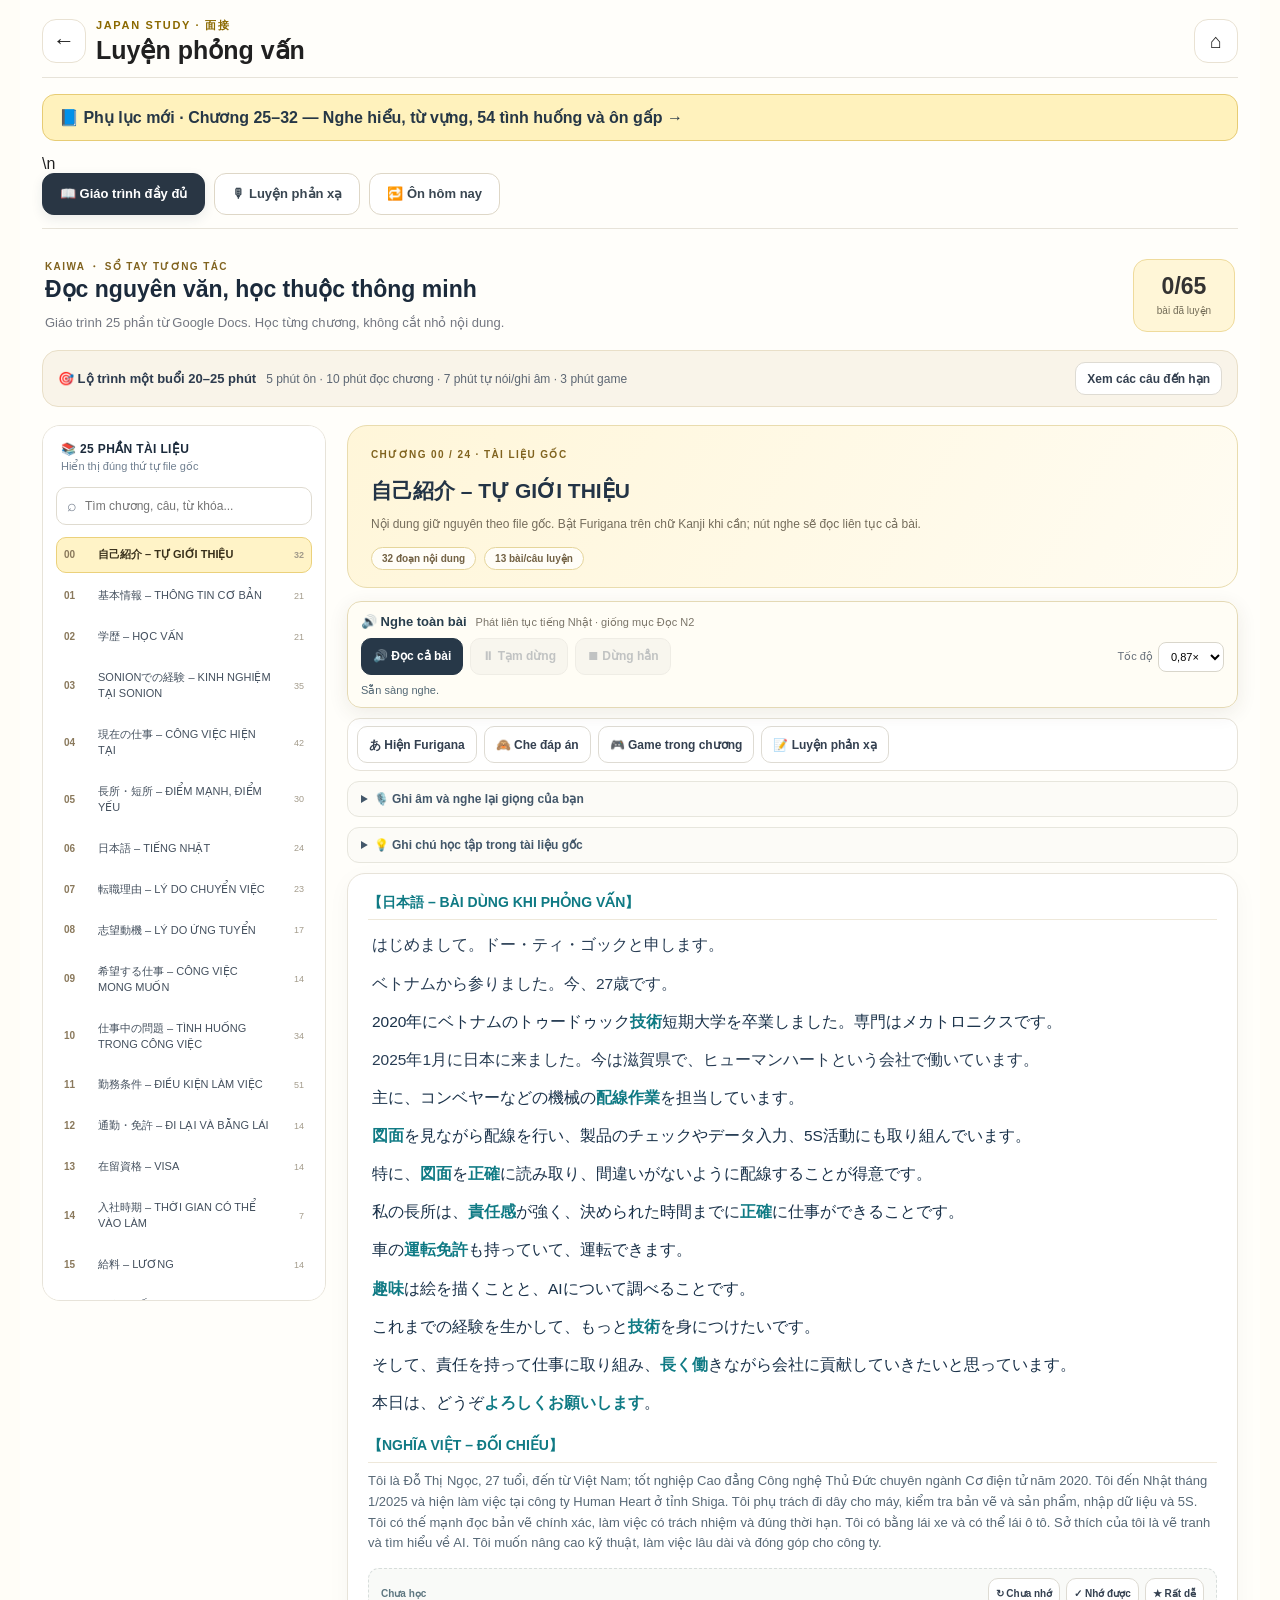
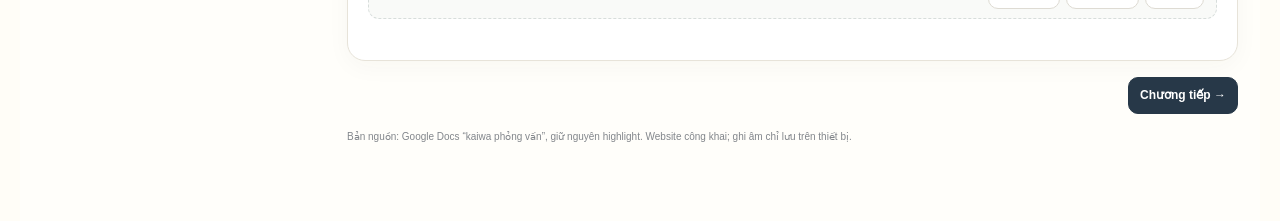
==== commit a34d5909: "Link structured interview appendix from Kaiwa textbook" ====
--- a/interview.html
+++ b/interview.html
@@ -17,7 +17,7 @@
   <div class="brand"><p class="eyebrow">JAPAN STUDY · 面接</p><h1 id="pageTitle">Luyện phỏng vấn</h1></div>
   <a class="icon-btn" href="./index.html?v=20261012-kaiwa5" style="display:flex;align-items:center;justify-content:center;text-decoration:none;color:#243748;font-size:20px" aria-label="Trang chủ">⌂</a>
  </header>
- <nav class="ib-global-tabs" aria-label="Chế độ học">
+ <div style="margin:0 0 14px"><a href="./interview-appendix.html" style="display:block;padding:13px 16px;background:#fff2bd;border:1px solid #e7cc74;border-radius:13px;color:#263746;text-decoration:none;font-weight:800">📘 Phụ lục mới · Chương 25–32 — Nghe hiểu, từ vựng, 54 tình huống và ôn gấp →</a></div>\n<nav class="ib-global-tabs" aria-label="Chế độ học">
   <button type="button" data-ib-tab="book" class="active">📖 Giáo trình đầy đủ</button>
   <button type="button" data-ib-tab="practice">🎙 Luyện phản xạ</button>
   <button type="button" data-ib-tab="review">🔁 Ôn hôm nay</button>
